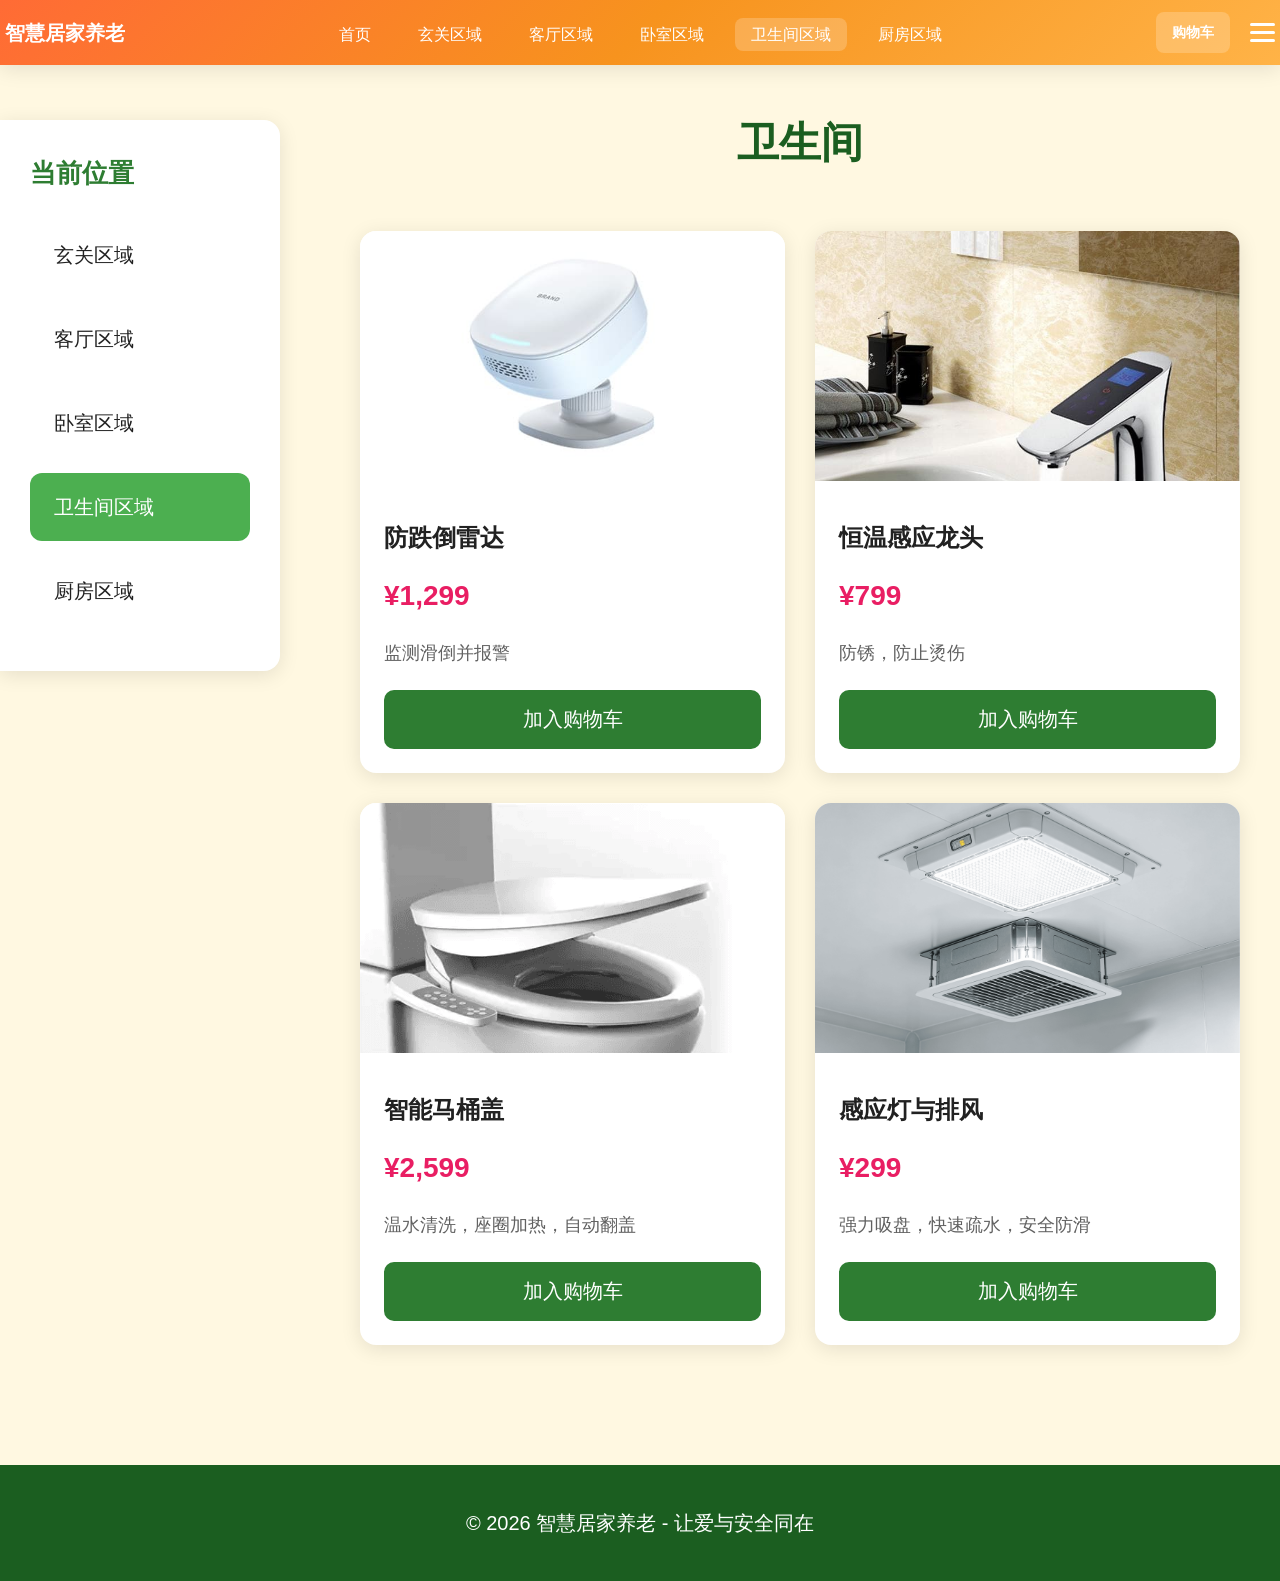
==== bathroom.html @ 2b3d2ef9 "Add files via upload" ====
<!DOCTYPE html>
<html lang="zh-CN">
<head>
    <meta charset="UTF-8">
    <meta name="viewport" content="width=device-width, initial-scale=1.0">
    <title>卫生间区域 - 智慧居家养老</title>
    <link rel="stylesheet" href="css/styles.css">
</head>
<body>
    <nav class="navbar">
        <div class="nav-container">
            <a href="index.html" class="logo">智慧居家养老</a>
            <ul class="nav-links">
                <li><a href="index.html">首页</a></li>
                <li><a href="entrance.html">玄关区域</a></li>
                <li><a href="livingroom.html">客厅区域</a></li>
                <li><a href="bedroom.html">卧室区域</a></li>
                <li><a href="bathroom.html" class="active">卫生间区域</a></li>
                <li><a href="kitchen.html">厨房区域</a></li>
            </ul>
            <div class="nav-actions">
                <a href="cart.html" class="btn-cart">购物车</a>
                <div class="menu-toggle" id="menuToggle">
                    <span></span>
                    <span></span>
                    <span></span>
                </div>
            </div>
        </div>
    </nav>

    <div class="side-menu-overlay" id="sideMenuOverlay"></div>
    
    <div class="side-menu" id="sideMenu">
        <div class="side-menu-header">
            <h3>菜单</h3>
            <button class="side-menu-close" id="sideMenuClose">×</button>
        </div>
        <div class="side-menu-content">
            <a href="profile.html" class="side-menu-item">
                <span class="side-menu-icon"></span>
                个人资料
            </a>
            <a href="login.html" class="side-menu-item">
                <span class="side-menu-icon"></span>
                登录 / 注册
            </a>
        </div>
    </div>

    <aside class="sidebar">
        <h3>当前位置</h3>
        <ul class="sidebar-nav">
            <li><a href="entrance.html">玄关区域</a></li>
            <li><a href="livingroom.html">客厅区域</a></li>
            <li><a href="bedroom.html">卧室区域</a></li>
            <li><a href="bathroom.html" class="active">卫生间区域</a></li>
            <li><a href="kitchen.html">厨房区域</a></li>
        </ul>
    </aside>

    <main class="room-content">
        <h1 class="section-title">卫生间</h1>
        <div class="product-grid">
            <div class="product-card">
                <img src="图片/防跌倒雷达.jpg" alt="防跌倒雷达" class="product-image">
                <div class="product-info">
                    <h3>防跌倒雷达</h3>
                    <div class="product-price">¥1,299</div>
                    <p class="product-desc">监测滑倒并报警</p>
                    <button class="add-to-cart" data-product-id="bathroom-1">加入购物车</button>
                </div>
            </div>
            <div class="product-card">
                <img src="图片/恒温感应龙头.jpg" alt="恒温感应龙头" class="product-image">
                <div class="product-info">
                    <h3>恒温感应龙头</h3>
                    <div class="product-price">¥799</div>
                    <p class="product-desc">防锈，防止烫伤</p>
                    <button class="add-to-cart" data-product-id="bathroom-2">加入购物车</button>
                </div>
            </div>
            <div class="product-card">
                <img src="图片/智能马桶盖.png" alt="智能马桶盖" class="product-image">
                <div class="product-info">
                    <h3>智能马桶盖</h3>
                    <div class="product-price">¥2,599</div>
                    <p class="product-desc">温水清洗，座圈加热，自动翻盖</p>
                    <button class="add-to-cart" data-product-id="bathroom-3">加入购物车</button>
                </div>
            </div>
            <div class="product-card">
                <img src="图片/感应灯与排风.png" alt="感应灯与排风" class="product-image">
                <div class="product-info">
                    <h3>感应灯与排风</h3>
                    <div class="product-price">¥299</div>
                    <p class="product-desc">强力吸盘，快速疏水，安全防滑</p>
                    <button class="add-to-cart" data-product-id="bathroom-4">加入购物车</button>
                </div>
            </div>
        </div>
    </main>

    <footer class="footer">
        <div class="footer-content">
            <p>&copy; 2026 智慧居家养老 - 让爱与安全同在</p>
        </div>
    </footer>

    <script src="js/menu.js"></script>
    <script src="js/cart.js"></script>
</body>
</html>
---- css/styles.css ----
:root {
    --primary-color: #2E7D32;
    --primary-light: #4CAF50;
    --primary-dark: #1B5E20;
    --secondary-color: #FF9800;
    --secondary-light: #FFB74D;
    --accent-color: #E91E63;
    --bg-color: #FFF8E1;
    --card-bg: #FFFFFF;
    --text-primary: #212121;
    --text-secondary: #616161;
    --border-radius: 16px;
    --shadow: 0 4px 20px rgba(0,0,0,0.1);
    --font-family: 'Microsoft YaHei', 'PingFang SC', sans-serif;
}

* {
    margin: 0;
    padding: 0;
    box-sizing: border-box;
}

body {
    font-family: var(--font-family);
    background-color: var(--bg-color);
    color: var(--text-primary);
    font-size: 20px;
    line-height: 1.8;
}

.navbar {
    background: linear-gradient(135deg, #FF6B35, #F7931E, #FFB347);
    padding: 12px 0;
    box-shadow: var(--shadow);
    position: sticky;
    top: 0;
    z-index: 1000;
}

.nav-container {
    max-width: 100%;
    margin: 0;
    padding: 0;
    display: flex;
    justify-content: space-between;
    align-items: center;
    flex-wrap: wrap;
    gap: 12px;
}

.logo {
    font-size: 20px;
    font-weight: bold;
    color: white;
    text-decoration: none;
    display: flex;
    align-items: center;
    gap: 8px;
    padding-left: 5px;
}

.nav-links {
    display: flex;
    list-style: none;
    gap: 15px;
    flex-wrap: wrap;
}

.nav-links li a {
    color: white;
    text-decoration: none;
    font-size: 16px;
    padding: 8px 16px;
    border-radius: 8px;
    transition: all 0.3s ease;
}

.nav-links li a:hover,
.nav-links li a.active {
    background: rgba(255,255,255,0.2);
    transform: translateY(-2px);
}

.nav-actions {
    display: flex;
    gap: 15px;
    align-items: center;
}

.menu-toggle {
    display: flex;
    flex-direction: column;
    gap: 5px;
    cursor: pointer;
    padding: 10px 5px;
    transition: all 0.3s ease;
}

.menu-toggle:hover {
    background: rgba(255,255,255,0.2);
    border-radius: 8px;
}

.menu-toggle span {
    display: block;
    width: 25px;
    height: 3px;
    background: white;
    border-radius: 2px;
    transition: all 0.3s ease;
}

.side-menu {
    position: fixed;
    top: 0;
    right: -350px;
    width: 300px;
    height: 100vh;
    background: white;
    box-shadow: -5px 0 20px rgba(0,0,0,0.2);
    z-index: 2000;
    transition: right 0.3s ease;
    display: flex;
    flex-direction: column;
}

.side-menu.active {
    right: 0;
}

.side-menu-header {
    padding: 20px;
    background: linear-gradient(135deg, #FF6B35, #F7931E);
    color: white;
    display: flex;
    justify-content: space-between;
    align-items: center;
}

.side-menu-header h3 {
    font-size: 22px;
}

.side-menu-close {
    background: none;
    border: none;
    color: white;
    font-size: 32px;
    cursor: pointer;
    transition: transform 0.3s ease;
}

.side-menu-close:hover {
    transform: rotate(90deg);
}

.side-menu-content {
    padding: 30px 20px;
    flex: 1;
}

.side-menu-item {
    display: flex;
    align-items: center;
    gap: 15px;
    padding: 18px 20px;
    color: #333;
    text-decoration: none;
    font-size: 18px;
    border-radius: 12px;
    margin-bottom: 10px;
    transition: all 0.3s ease;
}

.side-menu-item:hover {
    background: #FFF8E1;
    color: #FF6B35;
    transform: translateX(5px);
}

.side-menu-icon {
    font-size: 24px;
}

.side-menu-overlay {
    position: fixed;
    top: 0;
    left: 0;
    width: 100vw;
    height: 100vh;
    background: rgba(0,0,0,0.5);
    z-index: 1999;
    opacity: 0;
    visibility: hidden;
    transition: all 0.3s ease;
}

.side-menu-overlay.active {
    opacity: 1;
    visibility: visible;
}

.btn-cart, .btn-primary, .btn-secondary, .btn-large {
    padding: 8px 16px;
    border-radius: 8px;
    font-size: 14px;
    text-decoration: none;
    font-weight: bold;
    transition: all 0.3s ease;
    cursor: pointer;
    border: none;
}

.btn-cart {
    background: rgba(255,255,255,0.2);
    color: white;
}

.btn-cart:hover {
    background: rgba(255,255,255,0.3);
}

.btn-primary {
    background: var(--secondary-color);
    color: white;
}

.btn-primary:hover {
    background: var(--secondary-light);
    transform: translateY(-2px);
}

.btn-secondary {
    background: white;
    color: var(--primary-color);
    border: 3px solid var(--primary-color);
}

.btn-secondary:hover {
    background: var(--primary-color);
    color: white;
}

.btn-large {
    padding: 20px 48px;
    font-size: 24px;
}

.main-content {
    max-width: 1400px;
    margin: 0 auto;
    padding: 60px 40px;
}

.hero-section {
    display: grid;
    grid-template-columns: 1fr 1fr;
    gap: 60px;
    align-items: center;
    margin-bottom: 80px;
}

.hero-title {
    font-size: 56px;
    line-height: 1.3;
    margin-bottom: 24px;
    color: var(--primary-dark);
}

.hero-subtitle {
    font-size: 26px;
    color: var(--text-secondary);
    margin-bottom: 40px;
}

.hero-actions {
    display: flex;
    gap: 24px;
    flex-wrap: wrap;
}

.hero-slider {
    width: 100%;
    height: 100%;
    position: relative;
    border-radius: 20px;
    overflow: hidden;
    box-shadow: 0 8px 30px rgba(0,0,0,0.15);
}

.slider-container {
    position: relative;
    width: 100%;
    height: 100%;
}

.slider-image {
    position: absolute;
    width: 100%;
    height: 100%;
    object-fit: cover;
    opacity: 0;
    transition: opacity 0.5s ease;
}

.slider-image.active {
    opacity: 1;
}

.slider-dots {
    position: absolute;
    bottom: 20px;
    left: 50%;
    transform: translateX(-50%);
    display: flex;
    gap: 12px;
}

.dot {
    width: 14px;
    height: 14px;
    border-radius: 50%;
    background: rgba(255,255,255,0.6);
    cursor: pointer;
    transition: all 0.3s ease;
}

.dot.active {
    background: #FF6B35;
    transform: scale(1.2);
}

#art-canvas {
    width: 100%;
    height: 500px;
    border-radius: var(--border-radius);
    overflow: hidden;
    box-shadow: var(--shadow);
}

.section-title {
    font-size: 42px;
    text-align: center;
    margin-bottom: 50px;
    color: var(--primary-dark);
}

.features-grid {
    display: grid;
    grid-template-columns: repeat(2, 1fr);
    gap: 30px;
}

.feature-card {
    background: var(--card-bg);
    padding: 0;
    border-radius: var(--border-radius);
    text-align: center;
    box-shadow: var(--shadow);
    transition: all 0.3s ease;
    display: flex;
    flex-direction: column;
    height: 400px;
}

.feature-card-link {
    text-decoration: none;
    display: block;
}

.feature-card:hover {
    transform: translateY(-8px);
    box-shadow: 0 8px 30px rgba(0,0,0,0.15);
}

.feature-icon {
    font-size: 72px;
    margin-bottom: 20px;
}

.feature-icon-img {
    width: 100%;
    height: 50%;
    object-fit: cover;
}

.feature-card h3 {
    padding: 20px 30px 10px;
}

.feature-card p {
    padding: 0 30px 30px;
    flex: 1;
    display: flex;
    align-items: flex-start;
    justify-content: center;
}

.feature-card h3 {
    font-size: 28px;
    margin-bottom: 16px;
    color: var(--primary-color);
}

.feature-card p {
    font-size: 20px;
    color: var(--text-secondary);
}

.sidebar {
    position: fixed;
    left: 0;
    top: 120px;
    width: 280px;
    background: var(--card-bg);
    padding: 30px;
    border-radius: 0 var(--border-radius) var(--border-radius) 0;
    box-shadow: var(--shadow);
}

.sidebar h3 {
    font-size: 26px;
    margin-bottom: 24px;
    color: var(--primary-color);
}

.sidebar-nav {
    list-style: none;
}

.sidebar-nav li {
    margin-bottom: 16px;
}

.sidebar-nav li a {
    display: block;
    padding: 16px 24px;
    color: var(--text-primary);
    text-decoration: none;
    border-radius: 12px;
    font-size: 20px;
    transition: all 0.3s ease;
}

.sidebar-nav li a:hover,
.sidebar-nav li a.active {
    background: var(--primary-light);
    color: white;
}

.room-content {
    margin-left: 320px;
    padding: 40px;
}

.product-grid {
    display: grid;
    grid-template-columns: repeat(2, 1fr);
    gap: 30px;
}

.product-card {
    background: var(--card-bg);
    border-radius: var(--border-radius);
    overflow: hidden;
    box-shadow: var(--shadow);
    transition: all 0.3s ease;
}

.product-card:hover {
    transform: translateY(-5px);
}

.product-image {
    width: 100%;
    height: 250px;
    object-fit: cover;
}

.product-info {
    padding: 24px;
}

.product-info h3 {
    font-size: 24px;
    margin-bottom: 12px;
}

.product-price {
    font-size: 28px;
    color: var(--accent-color);
    font-weight: bold;
    margin-bottom: 16px;
}

.product-desc {
    font-size: 18px;
    color: var(--text-secondary);
    margin-bottom: 20px;
}

.add-to-cart {
    width: 100%;
    padding: 16px;
    background: var(--primary-color);
    color: white;
    border: none;
    border-radius: 10px;
    font-size: 20px;
    cursor: pointer;
    transition: all 0.3s ease;
}

.add-to-cart:hover {
    background: var(--primary-light);
}

.auth-container {
    max-width: 500px;
    margin: 80px auto;
    background: var(--card-bg);
    padding: 50px;
    border-radius: var(--border-radius);
    box-shadow: var(--shadow);
}

.auth-container h1 {
    text-align: center;
    font-size: 36px;
    margin-bottom: 40px;
    color: var(--primary-dark);
}

.form-group {
    margin-bottom: 28px;
}

.form-group label {
    display: block;
    font-size: 22px;
    margin-bottom: 12px;
    color: var(--text-primary);
}

.form-group input {
    width: 100%;
    padding: 18px;
    font-size: 20px;
    border: 3px solid #e0e0e0;
    border-radius: 10px;
    transition: border-color 0.3s ease;
}

.form-group input:focus {
    outline: none;
    border-color: var(--primary-color);
}

.auth-btn {
    width: 100%;
    padding: 20px;
    font-size: 24px;
    margin-top: 20px;
}

.auth-link {
    text-align: center;
    margin-top: 24px;
    font-size: 20px;
}

.auth-link a {
    color: var(--primary-color);
    text-decoration: none;
    font-weight: bold;
}

.cart-container {
    max-width: 1000px;
    margin: 0 auto;
}

.cart-item {
    display: flex;
    gap: 24px;
    background: var(--card-bg);
    padding: 30px;
    border-radius: var(--border-radius);
    margin-bottom: 24px;
    box-shadow: var(--shadow);
    align-items: center;
}

.cart-item-icon {
    font-size: 64px;
}

.cart-item-info {
    flex: 1;
}

.cart-item-info h3 {
    font-size: 26px;
    margin-bottom: 8px;
}

.cart-item-price {
    font-size: 24px;
    color: var(--accent-color);
    font-weight: bold;
}

.cart-item-quantity {
    display: flex;
    align-items: center;
    gap: 16px;
}

.quantity-btn {
    width: 48px;
    height: 48px;
    font-size: 24px;
    border: none;
    background: var(--primary-color);
    color: white;
    border-radius: 8px;
    cursor: pointer;
}

.cart-summary {
    background: var(--card-bg);
    padding: 40px;
    border-radius: var(--border-radius);
    box-shadow: var(--shadow);
    margin-top: 40px;
}

.cart-total {
    font-size: 32px;
    font-weight: bold;
    text-align: right;
    margin-bottom: 30px;
}

.checkout-btn {
    width: 100%;
    padding: 24px;
    font-size: 26px;
}

.empty-cart {
    text-align: center;
    padding: 80px 40px;
    background: white;
    border-radius: 16px;
    box-shadow: 0 4px 20px rgba(0,0,0,0.1);
}

.empty-cart-icon {
    font-size: 120px;
    margin-bottom: 20px;
}

.empty-cart-title {
    font-size: 32px;
    color: #2E7D32;
    margin-bottom: 10px;
}

.empty-cart-desc {
    font-size: 20px;
    color: #616161;
    margin-bottom: 30px;
}

.continue-shopping {
    background: #FF9800;
    color: white;
    padding: 16px 32px;
    border-radius: 12px;
    font-size: 20px;
    text-decoration: none;
}

.footer {
    background: var(--primary-dark);
    color: white;
    padding: 40px 0;
    margin-top: 80px;
}

.footer-content {
    max-width: 1400px;
    margin: 0 auto;
    padding: 0 40px;
    text-align: center;
    font-size: 20px;
}

@media (max-width: 968px) {
    .hero-section {
        grid-template-columns: 1fr;
    }
    .sidebar {
        position: relative;
        width: 100%;
        top: auto;
        border-radius: var(--border-radius);
        margin-bottom: 30px;
    }
    .room-content {
        margin-left: 0;
    }
}

.checkout-container {
    max-width: 700px;
    margin: 0 auto;
    display: flex;
    flex-direction: column;
    align-items: stretch;
    gap: 30px;
}

.checkout-section {
    background: white;
    border-radius: 16px;
    padding: 30px;
    box-shadow: 0 4px 20px rgba(0,0,0,0.1);
    width: 100%;
    box-sizing: border-box;
}

.order-item {
    display: flex;
    gap: 20px;
    padding: 20px 0;
    border-bottom: 1px solid #eee;
    align-items: center;
}

.order-item-icon {
    font-size: 48px;
}

.order-item-info {
    flex: 1;
}

.order-item-info h4 {
    font-size: 22px;
    margin-bottom: 8px;
}

.order-item-price {
    color: #E91E63;
    font-weight: bold;
    font-size: 20px;
}

.order-item-quantity {
    font-size: 20px;
    color: #616161;
}

.total-section {
    margin-top: 30px;
    padding-top: 20px;
    border-top: 2px solid #FFB347;
}

.total-row {
    display: flex;
    justify-content: space-between;
    font-size: 22px;
    padding: 12px 0;
}

.grand-total {
    font-size: 32px;
    font-weight: bold;
    color: #E91E63;
    margin-top: 20px;
}

.payment-methods {
    display: flex;
    flex-direction: column;
    gap: 20px;
}

.payment-method {
    display: flex;
    align-items: center;
    padding: 24px;
    border: 3px solid #e0e0e0;
    border-radius: 12px;
    cursor: pointer;
    transition: all 0.3s ease;
}

.payment-method:hover {
    border-color: #FF9800;
}

.payment-method.selected {
    border-color: #FF9800;
    background: #FFF8E1;
}

.payment-method input[type="radio"] {
    width: 24px;
    height: 24px;
    margin-right: 20px;
    accent-color: #FF9800;
}

.payment-icon {
    width: 50px;
    height: 50px;
    object-fit: contain;
    margin-right: 20px;
}

.payment-info h4 {
    font-size: 24px;
    margin-bottom: 5px;
}

.payment-info p {
    font-size: 18px;
    color: #616161;
}

.qr-code-section {
    margin-top: 30px;
    text-align: center;
}

.qr-code {
    width: 250px;
    height: 250px;
    background: #f5f5f5;
    margin: 20px auto;
    border-radius: 12px;
    display: flex;
    align-items: center;
    justify-content: center;
    font-size: 100px;
}

.qr-hint {
    font-size: 20px;
    color: #616161;
    margin-top: 15px;
}

.btn-pay {
    width: 100%;
    padding: 24px;
    background: #FF9800;
    color: white;
    border: none;
    border-radius: 12px;
    font-size: 26px;
    font-weight: bold;
    cursor: pointer;
    margin-top: 30px;
    transition: all 0.3s ease;
}

.btn-pay:hover {
    background: #FFB74D;
    transform: translateY(-2px);
}

.btn-back {
    display: inline-block;
    margin-top: 20px;
    color: #2E7D32;
    text-decoration: none;
    font-size: 20px;
}

.btn-back:hover {
    text-decoration: underline;
}

.empty-checkout {
    text-align: center;
    padding: 80px 40px;
    background: white;
    border-radius: 16px;
    box-shadow: 0 4px 20px rgba(0,0,0,0.1);
    grid-column: 1 / -1;
}

.empty-checkout-icon {
    font-size: 100px;
    margin-bottom: 20px;
}

.profile-container {
    max-width: 800px;
    margin: 0 auto;
    background: white;
    border-radius: 16px;
    padding: 50px;
    box-shadow: 0 4px 20px rgba(0,0,0,0.1);
}

.profile-header {
    text-align: center;
    margin-bottom: 40px;
}

.avatar {
    width: 180px;
    height: 180px;
    border-radius: 50%;
    background: #e0e0e0;
    display: flex;
    align-items: center;
    justify-content: center;
    font-size: 80px;
    margin: 0 auto 20px;
    overflow: hidden;
    position: relative;
    border: 3px solid #ccc;
}

.avatar-overlay {
    position: absolute;
    top: 0;
    left: 0;
    width: 100%;
    height: 100%;
    background: rgba(0, 0, 0, 0.5);
    display: flex;
    align-items: center;
    justify-content: center;
    font-size: 48px;
    opacity: 0;
    transition: opacity 0.3s ease;
    border-radius: 50%;
}

.avatar:hover .avatar-overlay {
    opacity: 1;
}

#avatar-img {
    width: 100%;
    height: 100%;
    border-radius: 50%;
    object-fit: cover;
}

#avatar-overlay,
#avatar-input,
.info-input,
#save-btn,
#cancel-btn {
    display: none;
}

#save-btn {
    background: #4CAF50;
}

#cancel-btn {
    background: #999;
}

#avatar-img[src] {
    display: block;
}

#avatar-emoji {
    display: block;
}

#avatar-emoji[style*="none"] {
    display: none;
}

.profile-name {
    font-size: 36px;
    color: #2E7D32;
    margin-bottom: 10px;
}

.profile-phone {
    font-size: 22px;
    color: #616161;
}

.profile-section {
    margin-bottom: 30px;
}

.info-row {
    display: flex;
    justify-content: space-between;
    padding: 16px 0;
    border-bottom: 1px solid #eee;
    font-size: 20px;
}

.info-label {
    color: #616161;
}

.info-value {
    font-weight: bold;
    color: #212121;
}

.info-input {
    font-size: 18px;
    padding: 8px 12px;
    border: 2px solid #e0e0e0;
    border-radius: 8px;
    font-family: var(--font-family);
}

.info-input:focus {
    outline: none;
    border-color: #4CAF50;
}

.btn-edit {
    background: #FF9800;
    color: white;
    padding: 16px 32px;
    border-radius: 12px;
    font-size: 22px;
    text-decoration: none;
    display: inline-block;
    margin-top: 20px;
    transition: all 0.3s ease;
    cursor: pointer;
    border: none;
    margin-right: 10px;
}

.btn-edit:hover {
    background: #FFB74D;
}

@media (max-width: 968px) {
    .checkout-container {
        grid-template-columns: 1fr;
    }
}

.payment-section-hidden {
    display: none;
}

.qr-section-title {
    font-size: 24px;
    margin-bottom: 10px;
}

.cart-summary-hidden {
    display: none;
}

.profile-btn-container {
    text-align: center;
}

.checkout-input {
    width: 100%;
    padding: 16px;
    font-size: 18px;
    border: 3px solid #e0e0e0;
    border-radius: 10px;
    font-family: var(--font-family);
    margin-top: 10px;
}

.checkout-input:focus {
    outline: none;
    border-color: #FF9800;
}

.checkout-textarea {
    min-height: 100px;
    resize: vertical;
}

.form-group {
    margin-bottom: 24px;
}

.form-group label {
    font-size: 20px;
    font-weight: bold;
    color: #333;
}

.form-group .checkout-input::placeholder {
    color: #999;
}
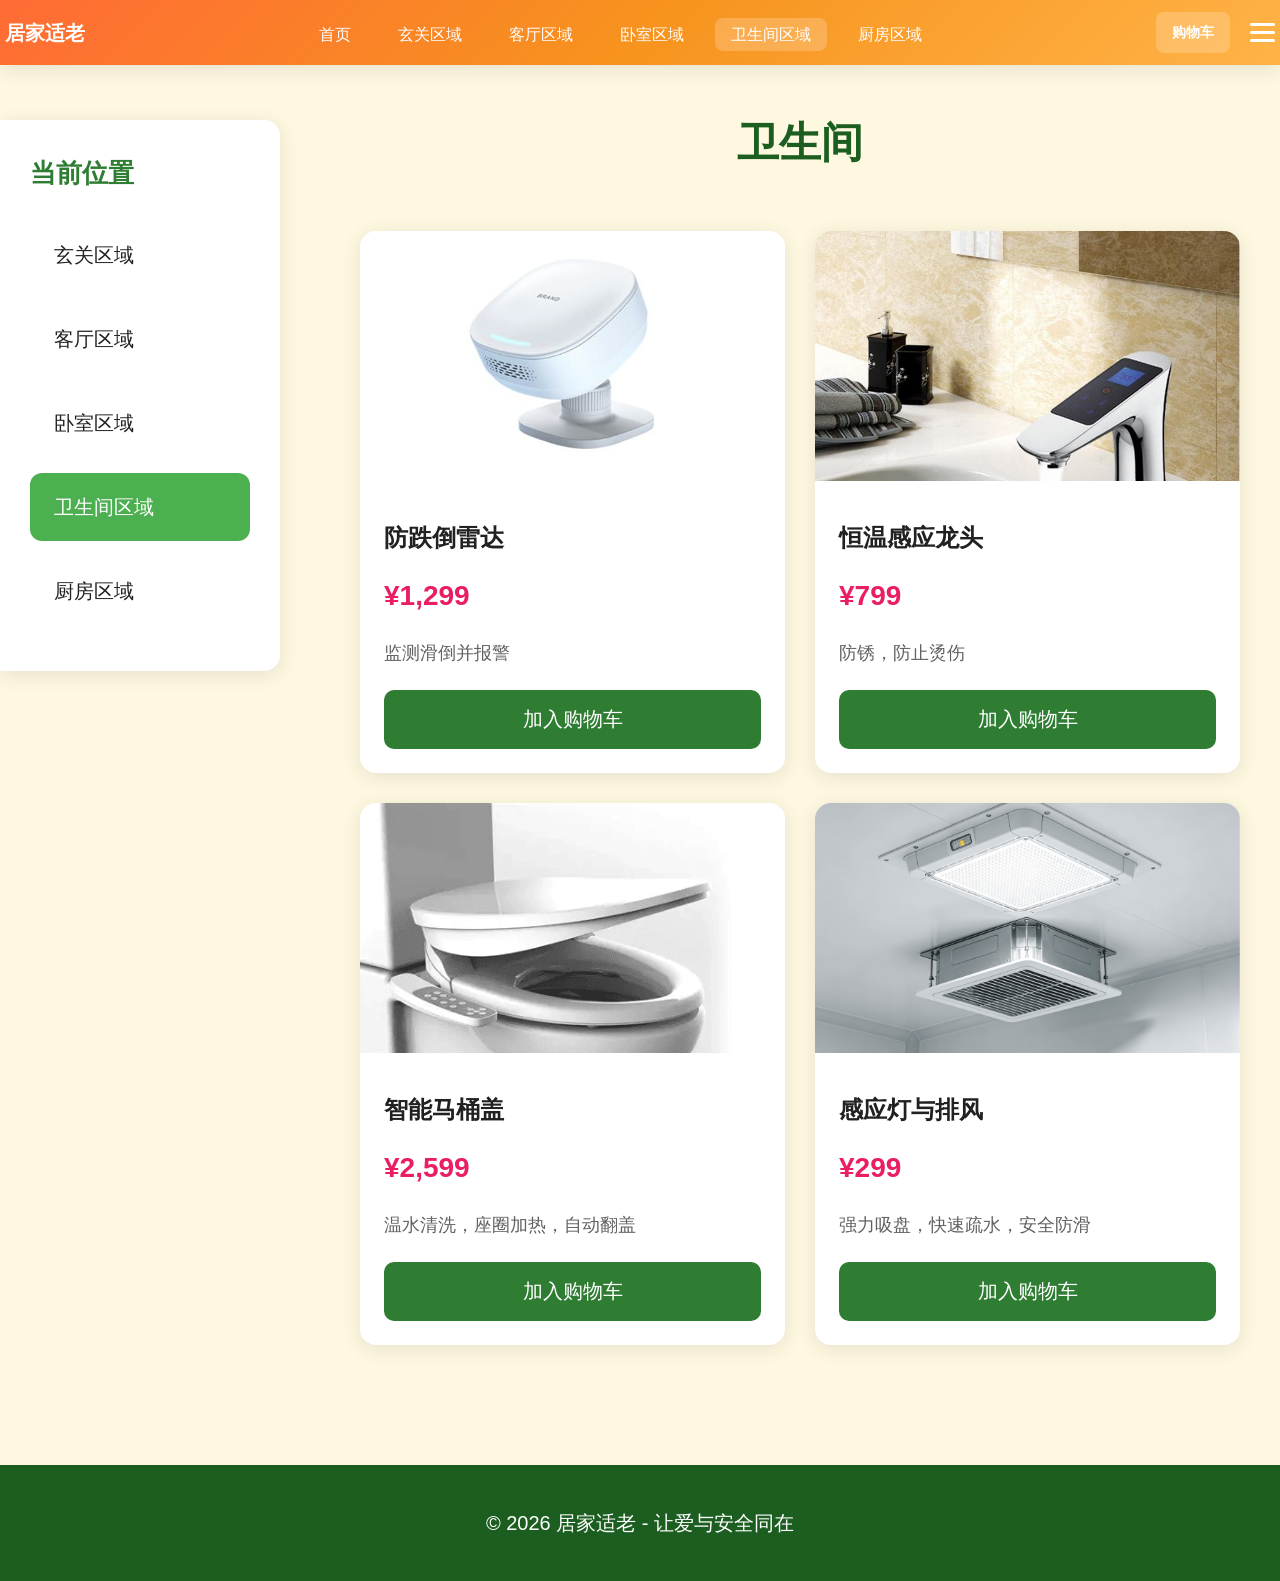
==== commit 41098a15: "Add files via upload" ====
--- a/bathroom.html
+++ b/bathroom.html
@@ -3,13 +3,13 @@
 <head>
     <meta charset="UTF-8">
     <meta name="viewport" content="width=device-width, initial-scale=1.0">
-    <title>卫生间区域 - 智慧居家养老</title>
+    <title>卫生间区域 - 居家适老</title>
     <link rel="stylesheet" href="css/styles.css">
 </head>
 <body>
     <nav class="navbar">
         <div class="nav-container">
-            <a href="index.html" class="logo">智慧居家养老</a>
+            <a href="index.html" class="logo">居家适老</a>
             <ul class="nav-links">
                 <li><a href="index.html">首页</a></li>
                 <li><a href="entrance.html">玄关区域</a></li>
@@ -103,7 +103,7 @@
 
     <footer class="footer">
         <div class="footer-content">
-            <p>&copy; 2026 智慧居家养老 - 让爱与安全同在</p>
+            <p>&copy; 2026 居家适老 - 让爱与安全同在</p>
         </div>
     </footer>
 
